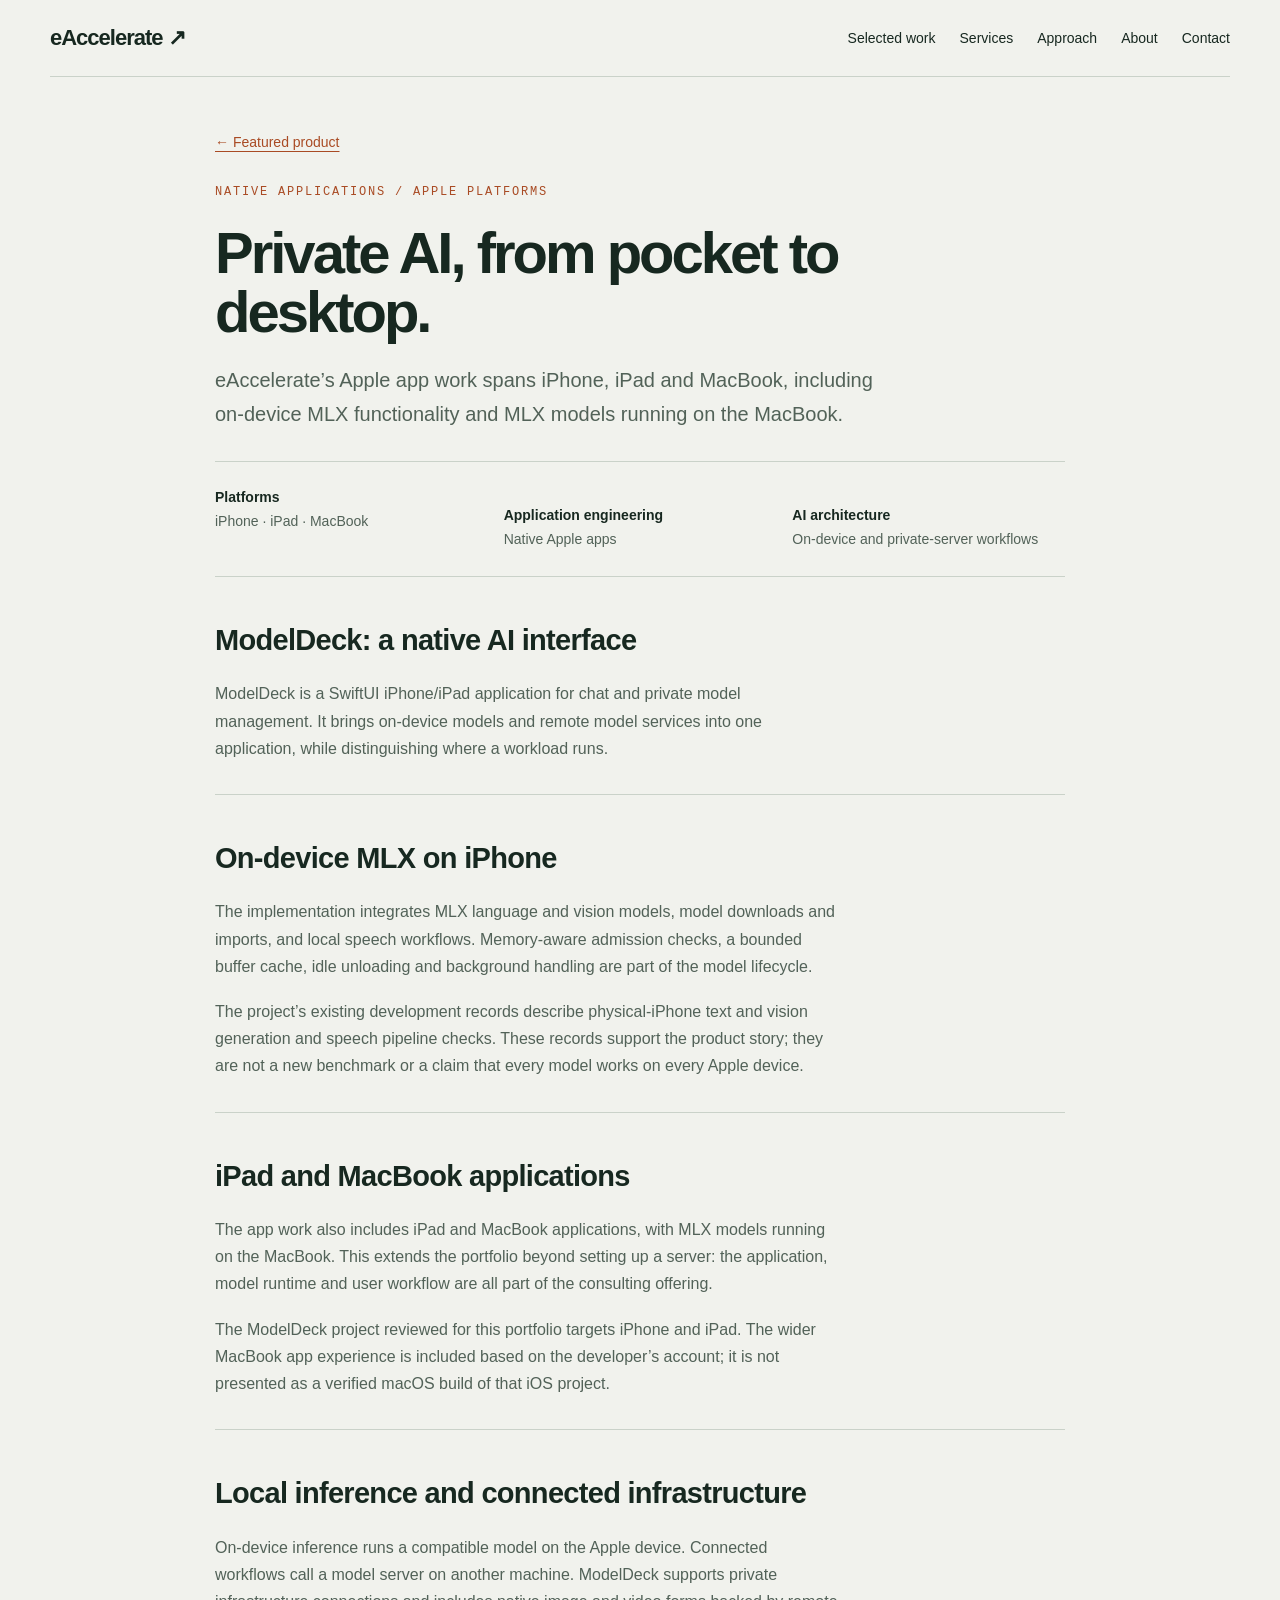
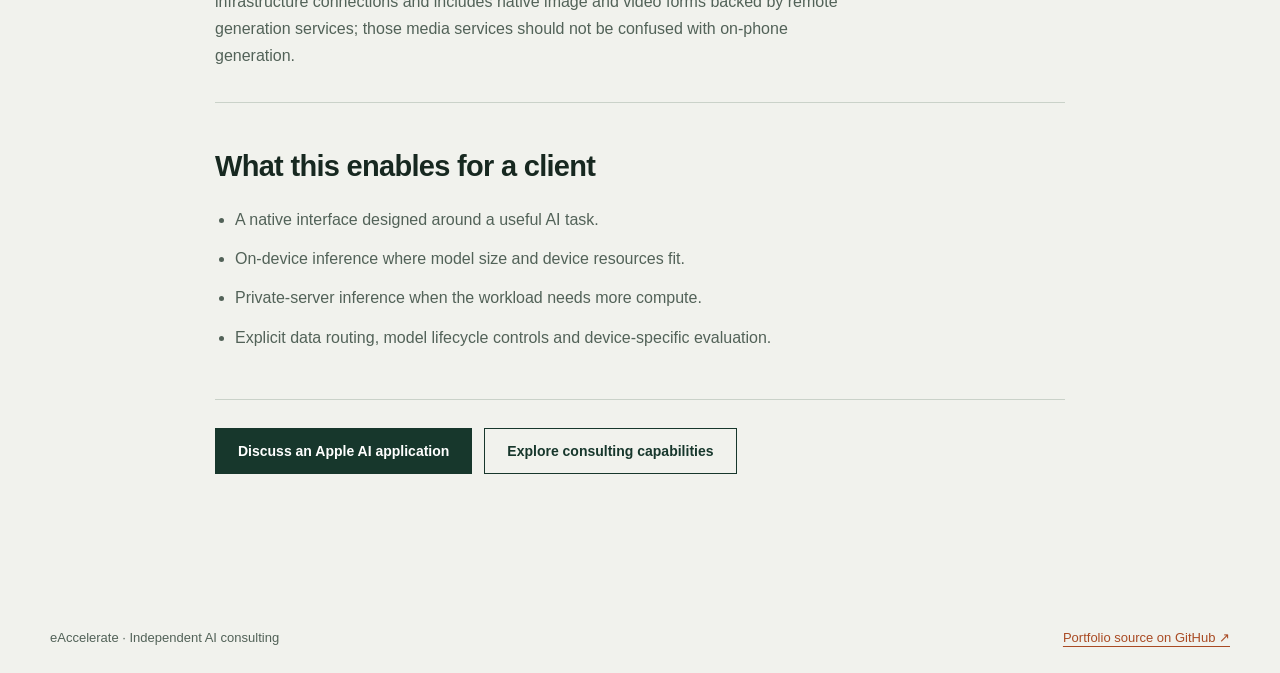
==== apple-apps.html @ 2fb9c437 "Build consulting portfolio with case studies and expanded capabilities" ====
<!doctype html>
<html lang="en"><head><meta charset="utf-8"><meta name="viewport" content="width=device-width, initial-scale=1"><title>Native Apple apps and on-device AI · eAccelerate</title><meta name="description" content="Native Apple apps and on-device AI — a personal lab case study from eAccelerate."><meta name="theme-color" content="#17372c"><link rel="stylesheet" href="styles.css"></head><body><a class="skip" href="#main">Skip to content</a><div class="container"><nav aria-label="Main navigation"><a class="brand" href="index.html">eAccelerate<span aria-hidden="true"> ↗</span></a><div class="nav-links"><a href="index.html#work">Selected work</a><a href="services.html">Services</a><a href="index.html#approach">Approach</a><a href="index.html#about">About</a><a href="index.html#contact">Contact</a></div></nav><main id="main"><article class="article"><a class="back" href="index.html#products">← Featured product</a><p class="eyebrow" style="margin-top:32px">Native applications / Apple platforms</p><h1>Private AI, from pocket to desktop.</h1><p class="lede">eAccelerate’s Apple app work spans iPhone, iPad and MacBook, including on-device MLX functionality and MLX models running on the MacBook.</p><div class="facts"><p><strong>Platforms</strong>iPhone · iPad · MacBook</p><p><strong>Application engineering</strong>Native Apple apps</p><p><strong>AI architecture</strong>On-device and private-server workflows</p></div><section><h2>ModelDeck: a native AI interface</h2><p>ModelDeck is a SwiftUI iPhone/iPad application for chat and private model management. It brings on-device models and remote model services into one application, while distinguishing where a workload runs.</p></section><section><h2>On-device MLX on iPhone</h2><p>The implementation integrates MLX language and vision models, model downloads and imports, and local speech workflows. Memory-aware admission checks, a bounded buffer cache, idle unloading and background handling are part of the model lifecycle.</p><p>The project’s existing development records describe physical-iPhone text and vision generation and speech pipeline checks. These records support the product story; they are not a new benchmark or a claim that every model works on every Apple device.</p></section><section><h2>iPad and MacBook applications</h2><p>The app work also includes iPad and MacBook applications, with MLX models running on the MacBook. This extends the portfolio beyond setting up a server: the application, model runtime and user workflow are all part of the consulting offering.</p><p>The ModelDeck project reviewed for this portfolio targets iPhone and iPad. The wider MacBook app experience is included based on the developer’s account; it is not presented as a verified macOS build of that iOS project.</p></section><section><h2>Local inference and connected infrastructure</h2><p>On-device inference runs a compatible model on the Apple device. Connected workflows call a model server on another machine. ModelDeck supports private infrastructure connections and includes native image and video forms backed by remote generation services; those media services should not be confused with on-phone generation.</p></section><section><h2>What this enables for a client</h2><ul class="list"><li>A native interface designed around a useful AI task.</li><li>On-device inference where model size and device resources fit.</li><li>Private-server inference when the workload needs more compute.</li><li>Explicit data routing, model lifecycle controls and device-specific evaluation.</li></ul></section><div class="actions"><a class="button" href="index.html#contact">Discuss an Apple AI application</a><a class="button secondary" href="services.html#capabilities">Explore consulting capabilities</a></div></article></main><footer><span>eAccelerate · Independent AI consulting</span><a href="https://github.com/e-accelerate/ai-studio-setup">Portfolio source on GitHub ↗</a></footer></div></body></html>
---- styles.css ----
:root{--bg:#f1f2ed;--paper:#fffef9;--ink:#172820;--muted:#526258;--line:#cad2c9;--accent:#a94b24;--dark:#17372c;--light:#e6ede6; font-family:Arial,Helvetica,sans-serif;color:var(--ink);background:var(--bg)}
*{box-sizing:border-box}body{margin:0}a{color:var(--accent);text-underline-offset:4px}a:focus-visible,summary:focus-visible{outline:3px solid var(--accent);outline-offset:5px}.skip{position:absolute;top:-100px}.skip:focus{top:10px;background:white;padding:15px;z-index:5}.container{width:min(1180px,calc(100% - 48px));margin:auto}nav{display:flex;justify-content:space-between;align-items:center;gap:24px;padding:25px 0;border-bottom:1px solid var(--line)}.brand{font-size:22px;font-weight:800;text-decoration:none;color:var(--ink);letter-spacing:-1px}.nav-links{display:flex;gap:24px;flex-wrap:wrap}.nav-links a{color:var(--ink);font-size:14px;text-decoration:none}main{padding-bottom:72px}section{padding:64px 0;border-bottom:1px solid var(--line)}.eyebrow{font:12px/1.5 monospace;letter-spacing:1.8px;text-transform:uppercase;color:var(--accent)}h1,h2,h3,p{margin:0}h1{font-size:clamp(42px,6vw,76px);letter-spacing:-3px;line-height:1.02;max-width:850px;margin:22px 0}h2{font-size:clamp(30px,4vw,44px);letter-spacing:-1.5px;line-height:1.12;margin:15px 0 24px}h3{font-size:23px;line-height:1.2;margin:12px 0}p,li{line-height:1.7}p{max-width:70ch;color:var(--muted)}.lede{font-size:20px;max-width:680px}.actions{display:flex;gap:12px;flex-wrap:wrap;margin-top:28px}.button{display:inline-block;padding:14px 22px;background:var(--dark);color:white;font-size:14px;font-weight:700;text-decoration:none;border:1px solid var(--dark)}.button.secondary{background:transparent;color:var(--dark)}.hero{display:grid;grid-template-columns:1.5fr 1fr;gap:40px;align-items:center;padding:72px 0}.hero h1{font-size:clamp(42px,5.4vw,70px)}.diagram{background:var(--dark);color:#fff;padding:30px}.diagram .eyebrow{color:#cbe0bf}.diagram p{color:#c9dacf;font-size:14px}.node{padding:17px;border:1px solid #7a998b;margin-top:16px}.node strong{display:block;margin-bottom:5px}.connector{font:14px monospace;color:#b3ccb8;padding-top:14px;text-align:center}.strip{display:grid;grid-template-columns:repeat(3,1fr);border-top:1px solid var(--line);border-bottom:1px solid var(--line);padding:22px 0;gap:24px}.strip strong{display:block;font-size:16px}.strip span{font-size:13px;color:var(--muted)}.grid{display:grid;grid-template-columns:repeat(3,1fr);gap:20px}.card{padding:28px;background:var(--paper);border:1px solid var(--line);display:flex;flex-direction:column;align-items:flex-start}.card p{font-size:15px}.card a{margin-top:24px;font-size:14px;font-weight:bold}.metric{font-size:38px;font-weight:800;letter-spacing:-1.5px;margin:25px 0 3px}.metric-caption{font-size:13px;color:var(--muted);margin-bottom:20px}.split{display:grid;grid-template-columns:1fr 1.4fr;gap:60px}.steps{display:grid;grid-template-columns:repeat(4,1fr);gap:20px}.step{border-top:3px solid var(--dark);padding-top:16px}.step p{font-size:15px}.step .eyebrow{font-size:11px}.list{padding-left:20px;color:var(--muted)}.list li{margin-bottom:12px}.contact{background:var(--light);padding:40px}.contact h2{max-width:700px}.small{font-size:13px}.article{max-width:850px;margin:auto;padding:56px 0}.article h1{font-size:clamp(38px,5vw,58px)}.article h2{font-size:29px;letter-spacing:-.7px}.article section{padding:32px 0}.article p+p{margin-top:18px}.facts{display:grid;grid-template-columns:repeat(3,1fr);gap:16px;padding:24px 0;border-block:1px solid var(--line);margin-top:30px}.facts p{font-size:14px}.facts strong{display:block;color:var(--ink)}footer{padding:28px 0;display:flex;justify-content:space-between;gap:20px;color:var(--muted);font-size:13px}.table-wrap{overflow-x:auto}table{width:100%;border-collapse:collapse;min-width:540px}th,td{text-align:left;padding:16px 12px;border-bottom:1px solid var(--line);vertical-align:top}th{font-size:12px;text-transform:uppercase;letter-spacing:1px}.name{display:block;font-weight:700}.desc,.note{color:var(--muted);font-size:14px}.price{white-space:nowrap;font-weight:700}.group{margin-top:30px}ol.steps{display:block;padding-left:24px}ol.steps li{margin:18px 0}.faq{display:grid;gap:24px}.faq h3{font-size:19px}.cta-row{display:flex;gap:12px;margin-top:20px;flex-wrap:wrap}.btn{display:inline-block;padding:14px 22px;background:var(--dark);color:white;text-decoration:none}.article .note{background:var(--light);padding:20px;margin:24px 0}.back{font-size:14px} @media(max-width:850px){.hero,.split{grid-template-columns:1fr}.grid{grid-template-columns:1fr}.steps{grid-template-columns:repeat(2,1fr)}.hero{padding:48px 0}.diagram{max-width:600px}}@media(max-width:540px){.container{width:calc(100% - 32px)}nav{align-items:flex-start;flex-direction:column;gap:18px}.nav-links{gap:16px}.strip,.facts,.steps{grid-template-columns:1fr}.strip{gap:16px}section{padding:40px 0}h1{letter-spacing:-1.7px}.split{gap:20px}.contact{padding:24px}footer{flex-direction:column}.article{padding:36px 0}}
.apple-grid{grid-template-columns:1fr;gap:12px}.apple-grid .card{padding:20px}.apple-grid h3{font-size:20px}
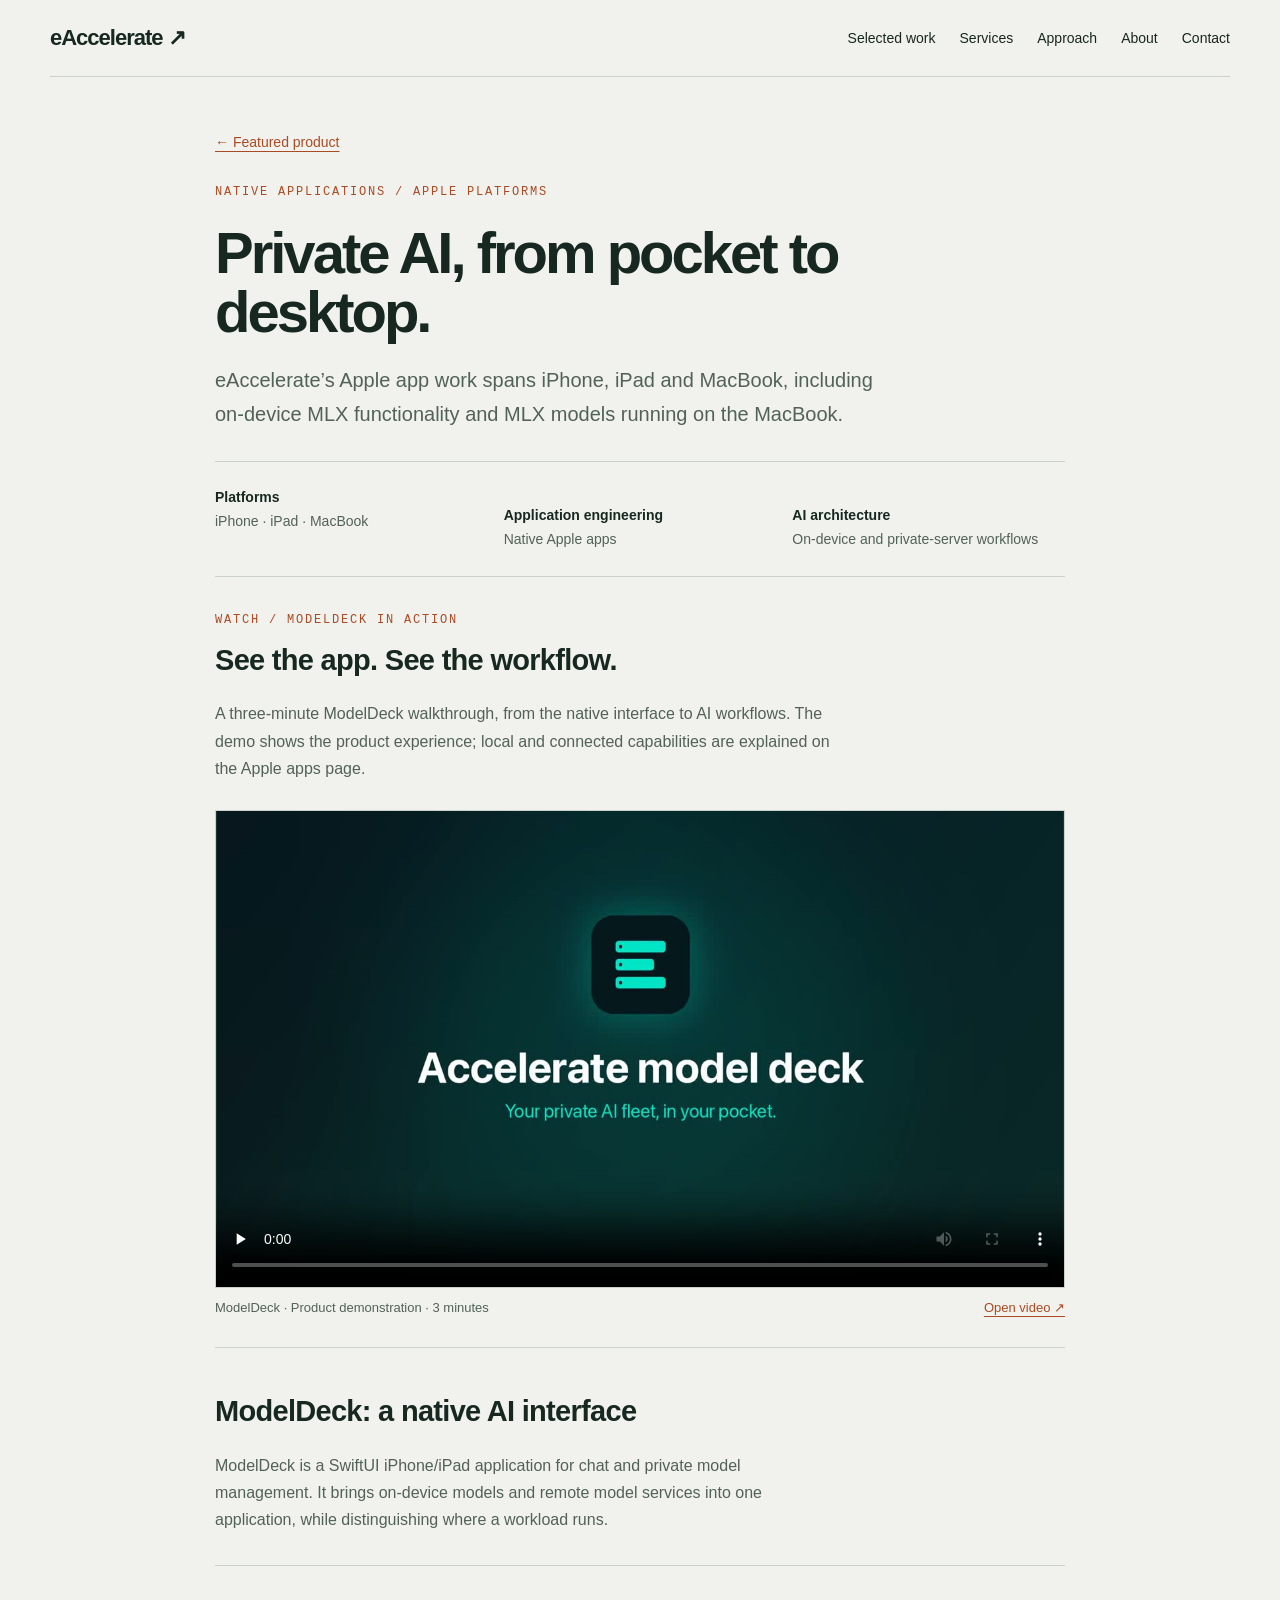
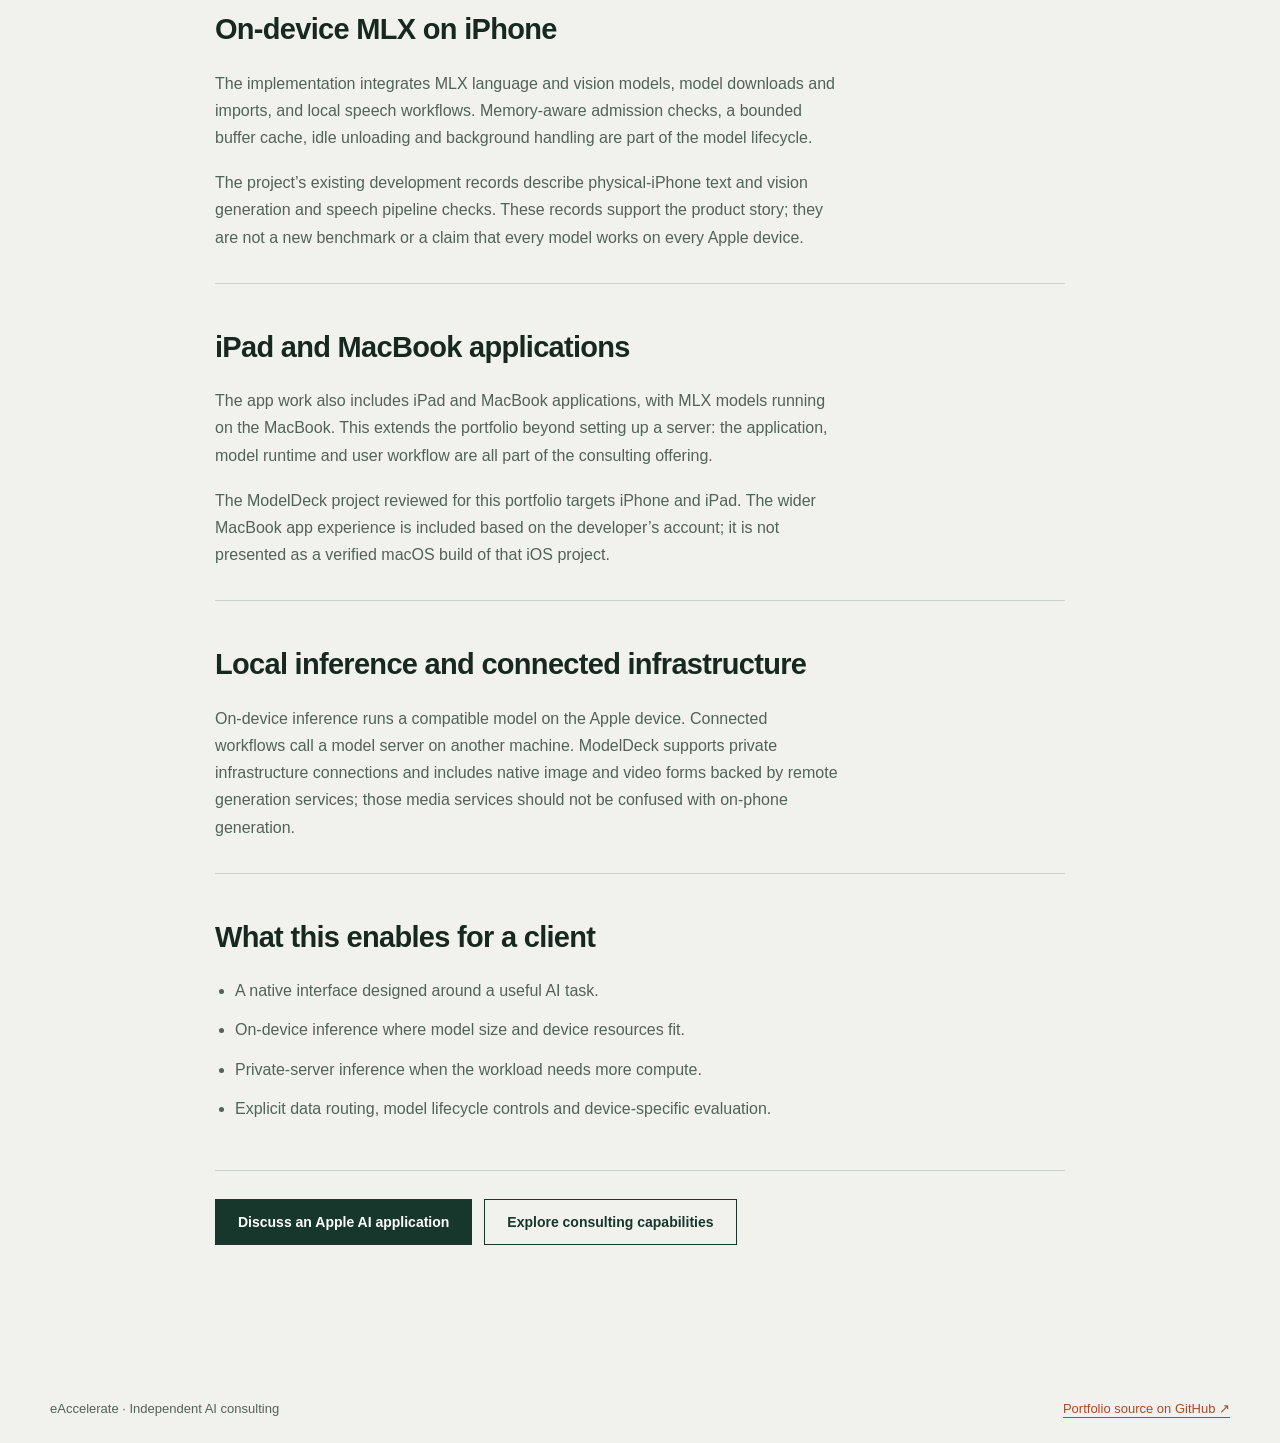
==== commit ba211f23: "Feature ModelDeck product demo on the portfolio" ====
--- a/apple-apps.html
+++ b/apple-apps.html
@@ -1,2 +1,2 @@
 <!doctype html>
-<html lang="en"><head><meta charset="utf-8"><meta name="viewport" content="width=device-width, initial-scale=1"><title>Native Apple apps and on-device AI · eAccelerate</title><meta name="description" content="Native Apple apps and on-device AI — a personal lab case study from eAccelerate."><meta name="theme-color" content="#17372c"><link rel="stylesheet" href="styles.css"></head><body><a class="skip" href="#main">Skip to content</a><div class="container"><nav aria-label="Main navigation"><a class="brand" href="index.html">eAccelerate<span aria-hidden="true"> ↗</span></a><div class="nav-links"><a href="index.html#work">Selected work</a><a href="services.html">Services</a><a href="index.html#approach">Approach</a><a href="index.html#about">About</a><a href="index.html#contact">Contact</a></div></nav><main id="main"><article class="article"><a class="back" href="index.html#products">← Featured product</a><p class="eyebrow" style="margin-top:32px">Native applications / Apple platforms</p><h1>Private AI, from pocket to desktop.</h1><p class="lede">eAccelerate’s Apple app work spans iPhone, iPad and MacBook, including on-device MLX functionality and MLX models running on the MacBook.</p><div class="facts"><p><strong>Platforms</strong>iPhone · iPad · MacBook</p><p><strong>Application engineering</strong>Native Apple apps</p><p><strong>AI architecture</strong>On-device and private-server workflows</p></div><section><h2>ModelDeck: a native AI interface</h2><p>ModelDeck is a SwiftUI iPhone/iPad application for chat and private model management. It brings on-device models and remote model services into one application, while distinguishing where a workload runs.</p></section><section><h2>On-device MLX on iPhone</h2><p>The implementation integrates MLX language and vision models, model downloads and imports, and local speech workflows. Memory-aware admission checks, a bounded buffer cache, idle unloading and background handling are part of the model lifecycle.</p><p>The project’s existing development records describe physical-iPhone text and vision generation and speech pipeline checks. These records support the product story; they are not a new benchmark or a claim that every model works on every Apple device.</p></section><section><h2>iPad and MacBook applications</h2><p>The app work also includes iPad and MacBook applications, with MLX models running on the MacBook. This extends the portfolio beyond setting up a server: the application, model runtime and user workflow are all part of the consulting offering.</p><p>The ModelDeck project reviewed for this portfolio targets iPhone and iPad. The wider MacBook app experience is included based on the developer’s account; it is not presented as a verified macOS build of that iOS project.</p></section><section><h2>Local inference and connected infrastructure</h2><p>On-device inference runs a compatible model on the Apple device. Connected workflows call a model server on another machine. ModelDeck supports private infrastructure connections and includes native image and video forms backed by remote generation services; those media services should not be confused with on-phone generation.</p></section><section><h2>What this enables for a client</h2><ul class="list"><li>A native interface designed around a useful AI task.</li><li>On-device inference where model size and device resources fit.</li><li>Private-server inference when the workload needs more compute.</li><li>Explicit data routing, model lifecycle controls and device-specific evaluation.</li></ul></section><div class="actions"><a class="button" href="index.html#contact">Discuss an Apple AI application</a><a class="button secondary" href="services.html#capabilities">Explore consulting capabilities</a></div></article></main><footer><span>eAccelerate · Independent AI consulting</span><a href="https://github.com/e-accelerate/ai-studio-setup">Portfolio source on GitHub ↗</a></footer></div></body></html>+<html lang="en"><head><meta charset="utf-8"><meta name="viewport" content="width=device-width, initial-scale=1"><title>Native Apple apps and on-device AI · eAccelerate</title><meta name="description" content="Native Apple apps and on-device AI — a personal lab case study from eAccelerate."><meta name="theme-color" content="#17372c"><link rel="stylesheet" href="styles.css"></head><body><a class="skip" href="#main">Skip to content</a><div class="container"><nav aria-label="Main navigation"><a class="brand" href="index.html">eAccelerate<span aria-hidden="true"> ↗</span></a><div class="nav-links"><a href="index.html#work">Selected work</a><a href="services.html">Services</a><a href="index.html#approach">Approach</a><a href="index.html#about">About</a><a href="index.html#contact">Contact</a></div></nav><main id="main"><article class="article"><a class="back" href="index.html#products">← Featured product</a><p class="eyebrow" style="margin-top:32px">Native applications / Apple platforms</p><h1>Private AI, from pocket to desktop.</h1><p class="lede">eAccelerate’s Apple app work spans iPhone, iPad and MacBook, including on-device MLX functionality and MLX models running on the MacBook.</p><div class="facts"><p><strong>Platforms</strong>iPhone · iPad · MacBook</p><p><strong>Application engineering</strong>Native Apple apps</p><p><strong>AI architecture</strong>On-device and private-server workflows</p></div><section id="modeldeck-demo" aria-labelledby="demo-title"><span class="eyebrow">Watch / ModelDeck in action</span><h2 id="demo-title">See the app. See the workflow.</h2><p>A three-minute ModelDeck walkthrough, from the native interface to AI workflows. The demo shows the product experience; local and connected capabilities are explained on the Apple apps page.</p><figure class="demo"><video controls playsinline preload="none" poster="assets/modeldeck-demo-poster.jpg" aria-label="ModelDeck product demonstration"><source src="assets/modeldeck-demo.mp4" type="video/mp4">Your browser does not support embedded video. <a href="assets/modeldeck-demo.mp4">Download the ModelDeck demo.</a></video><figcaption>ModelDeck · Product demonstration · 3 minutes <a href="assets/modeldeck-demo.mp4">Open video ↗</a></figcaption></figure></section><section><h2>ModelDeck: a native AI interface</h2><p>ModelDeck is a SwiftUI iPhone/iPad application for chat and private model management. It brings on-device models and remote model services into one application, while distinguishing where a workload runs.</p></section><section><h2>On-device MLX on iPhone</h2><p>The implementation integrates MLX language and vision models, model downloads and imports, and local speech workflows. Memory-aware admission checks, a bounded buffer cache, idle unloading and background handling are part of the model lifecycle.</p><p>The project’s existing development records describe physical-iPhone text and vision generation and speech pipeline checks. These records support the product story; they are not a new benchmark or a claim that every model works on every Apple device.</p></section><section><h2>iPad and MacBook applications</h2><p>The app work also includes iPad and MacBook applications, with MLX models running on the MacBook. This extends the portfolio beyond setting up a server: the application, model runtime and user workflow are all part of the consulting offering.</p><p>The ModelDeck project reviewed for this portfolio targets iPhone and iPad. The wider MacBook app experience is included based on the developer’s account; it is not presented as a verified macOS build of that iOS project.</p></section><section><h2>Local inference and connected infrastructure</h2><p>On-device inference runs a compatible model on the Apple device. Connected workflows call a model server on another machine. ModelDeck supports private infrastructure connections and includes native image and video forms backed by remote generation services; those media services should not be confused with on-phone generation.</p></section><section><h2>What this enables for a client</h2><ul class="list"><li>A native interface designed around a useful AI task.</li><li>On-device inference where model size and device resources fit.</li><li>Private-server inference when the workload needs more compute.</li><li>Explicit data routing, model lifecycle controls and device-specific evaluation.</li></ul></section><div class="actions"><a class="button" href="index.html#contact">Discuss an Apple AI application</a><a class="button secondary" href="services.html#capabilities">Explore consulting capabilities</a></div></article></main><footer><span>eAccelerate · Independent AI consulting</span><a href="https://github.com/e-accelerate/ai-studio-setup">Portfolio source on GitHub ↗</a></footer></div></body></html>
--- a/styles.css
+++ b/styles.css
@@ -2,3 +2,5 @@
 :root{--bg:#f1f2ed;--paper:#fffef9;--ink:#172820;--muted:#526258;--line:#cad2c9;--accent:#a94b24;--dark:#17372c;--light:#e6ede6; font-family:Arial,Helvetica,sans-serif;color:var(--ink);background:var(--bg)}
 *{box-sizing:border-box}body{margin:0}a{color:var(--accent);text-underline-offset:4px}a:focus-visible,summary:focus-visible{outline:3px solid var(--accent);outline-offset:5px}.skip{position:absolute;top:-100px}.skip:focus{top:10px;background:white;padding:15px;z-index:5}.container{width:min(1180px,calc(100% - 48px));margin:auto}nav{display:flex;justify-content:space-between;align-items:center;gap:24px;padding:25px 0;border-bottom:1px solid var(--line)}.brand{font-size:22px;font-weight:800;text-decoration:none;color:var(--ink);letter-spacing:-1px}.nav-links{display:flex;gap:24px;flex-wrap:wrap}.nav-links a{color:var(--ink);font-size:14px;text-decoration:none}main{padding-bottom:72px}section{padding:64px 0;border-bottom:1px solid var(--line)}.eyebrow{font:12px/1.5 monospace;letter-spacing:1.8px;text-transform:uppercase;color:var(--accent)}h1,h2,h3,p{margin:0}h1{font-size:clamp(42px,6vw,76px);letter-spacing:-3px;line-height:1.02;max-width:850px;margin:22px 0}h2{font-size:clamp(30px,4vw,44px);letter-spacing:-1.5px;line-height:1.12;margin:15px 0 24px}h3{font-size:23px;line-height:1.2;margin:12px 0}p,li{line-height:1.7}p{max-width:70ch;color:var(--muted)}.lede{font-size:20px;max-width:680px}.actions{display:flex;gap:12px;flex-wrap:wrap;margin-top:28px}.button{display:inline-block;padding:14px 22px;background:var(--dark);color:white;font-size:14px;font-weight:700;text-decoration:none;border:1px solid var(--dark)}.button.secondary{background:transparent;color:var(--dark)}.hero{display:grid;grid-template-columns:1.5fr 1fr;gap:40px;align-items:center;padding:72px 0}.hero h1{font-size:clamp(42px,5.4vw,70px)}.diagram{background:var(--dark);color:#fff;padding:30px}.diagram .eyebrow{color:#cbe0bf}.diagram p{color:#c9dacf;font-size:14px}.node{padding:17px;border:1px solid #7a998b;margin-top:16px}.node strong{display:block;margin-bottom:5px}.connector{font:14px monospace;color:#b3ccb8;padding-top:14px;text-align:center}.strip{display:grid;grid-template-columns:repeat(3,1fr);border-top:1px solid var(--line);border-bottom:1px solid var(--line);padding:22px 0;gap:24px}.strip strong{display:block;font-size:16px}.strip span{font-size:13px;color:var(--muted)}.grid{display:grid;grid-template-columns:repeat(3,1fr);gap:20px}.card{padding:28px;background:var(--paper);border:1px solid var(--line);display:flex;flex-direction:column;align-items:flex-start}.card p{font-size:15px}.card a{margin-top:24px;font-size:14px;font-weight:bold}.metric{font-size:38px;font-weight:800;letter-spacing:-1.5px;margin:25px 0 3px}.metric-caption{font-size:13px;color:var(--muted);margin-bottom:20px}.split{display:grid;grid-template-columns:1fr 1.4fr;gap:60px}.steps{display:grid;grid-template-columns:repeat(4,1fr);gap:20px}.step{border-top:3px solid var(--dark);padding-top:16px}.step p{font-size:15px}.step .eyebrow{font-size:11px}.list{padding-left:20px;color:var(--muted)}.list li{margin-bottom:12px}.contact{background:var(--light);padding:40px}.contact h2{max-width:700px}.small{font-size:13px}.article{max-width:850px;margin:auto;padding:56px 0}.article h1{font-size:clamp(38px,5vw,58px)}.article h2{font-size:29px;letter-spacing:-.7px}.article section{padding:32px 0}.article p+p{margin-top:18px}.facts{display:grid;grid-template-columns:repeat(3,1fr);gap:16px;padding:24px 0;border-block:1px solid var(--line);margin-top:30px}.facts p{font-size:14px}.facts strong{display:block;color:var(--ink)}footer{padding:28px 0;display:flex;justify-content:space-between;gap:20px;color:var(--muted);font-size:13px}.table-wrap{overflow-x:auto}table{width:100%;border-collapse:collapse;min-width:540px}th,td{text-align:left;padding:16px 12px;border-bottom:1px solid var(--line);vertical-align:top}th{font-size:12px;text-transform:uppercase;letter-spacing:1px}.name{display:block;font-weight:700}.desc,.note{color:var(--muted);font-size:14px}.price{white-space:nowrap;font-weight:700}.group{margin-top:30px}ol.steps{display:block;padding-left:24px}ol.steps li{margin:18px 0}.faq{display:grid;gap:24px}.faq h3{font-size:19px}.cta-row{display:flex;gap:12px;margin-top:20px;flex-wrap:wrap}.btn{display:inline-block;padding:14px 22px;background:var(--dark);color:white;text-decoration:none}.article .note{background:var(--light);padding:20px;margin:24px 0}.back{font-size:14px} @media(max-width:850px){.hero,.split{grid-template-columns:1fr}.grid{grid-template-columns:1fr}.steps{grid-template-columns:repeat(2,1fr)}.hero{padding:48px 0}.diagram{max-width:600px}}@media(max-width:540px){.container{width:calc(100% - 32px)}nav{align-items:flex-start;flex-direction:column;gap:18px}.nav-links{gap:16px}.strip,.facts,.steps{grid-template-columns:1fr}.strip{gap:16px}section{padding:40px 0}h1{letter-spacing:-1.7px}.split{gap:20px}.contact{padding:24px}footer{flex-direction:column}.article{padding:36px 0}}
 .apple-grid{grid-template-columns:1fr;gap:12px}.apple-grid .card{padding:20px}.apple-grid h3{font-size:20px}
+
+.demo{margin:28px 0 0}.demo video{display:block;width:100%;height:auto;aspect-ratio:16/9;background:#17372c;border:1px solid var(--line)}.demo figcaption{display:flex;justify-content:space-between;gap:16px;flex-wrap:wrap;font-size:13px;color:var(--muted);margin-top:12px}
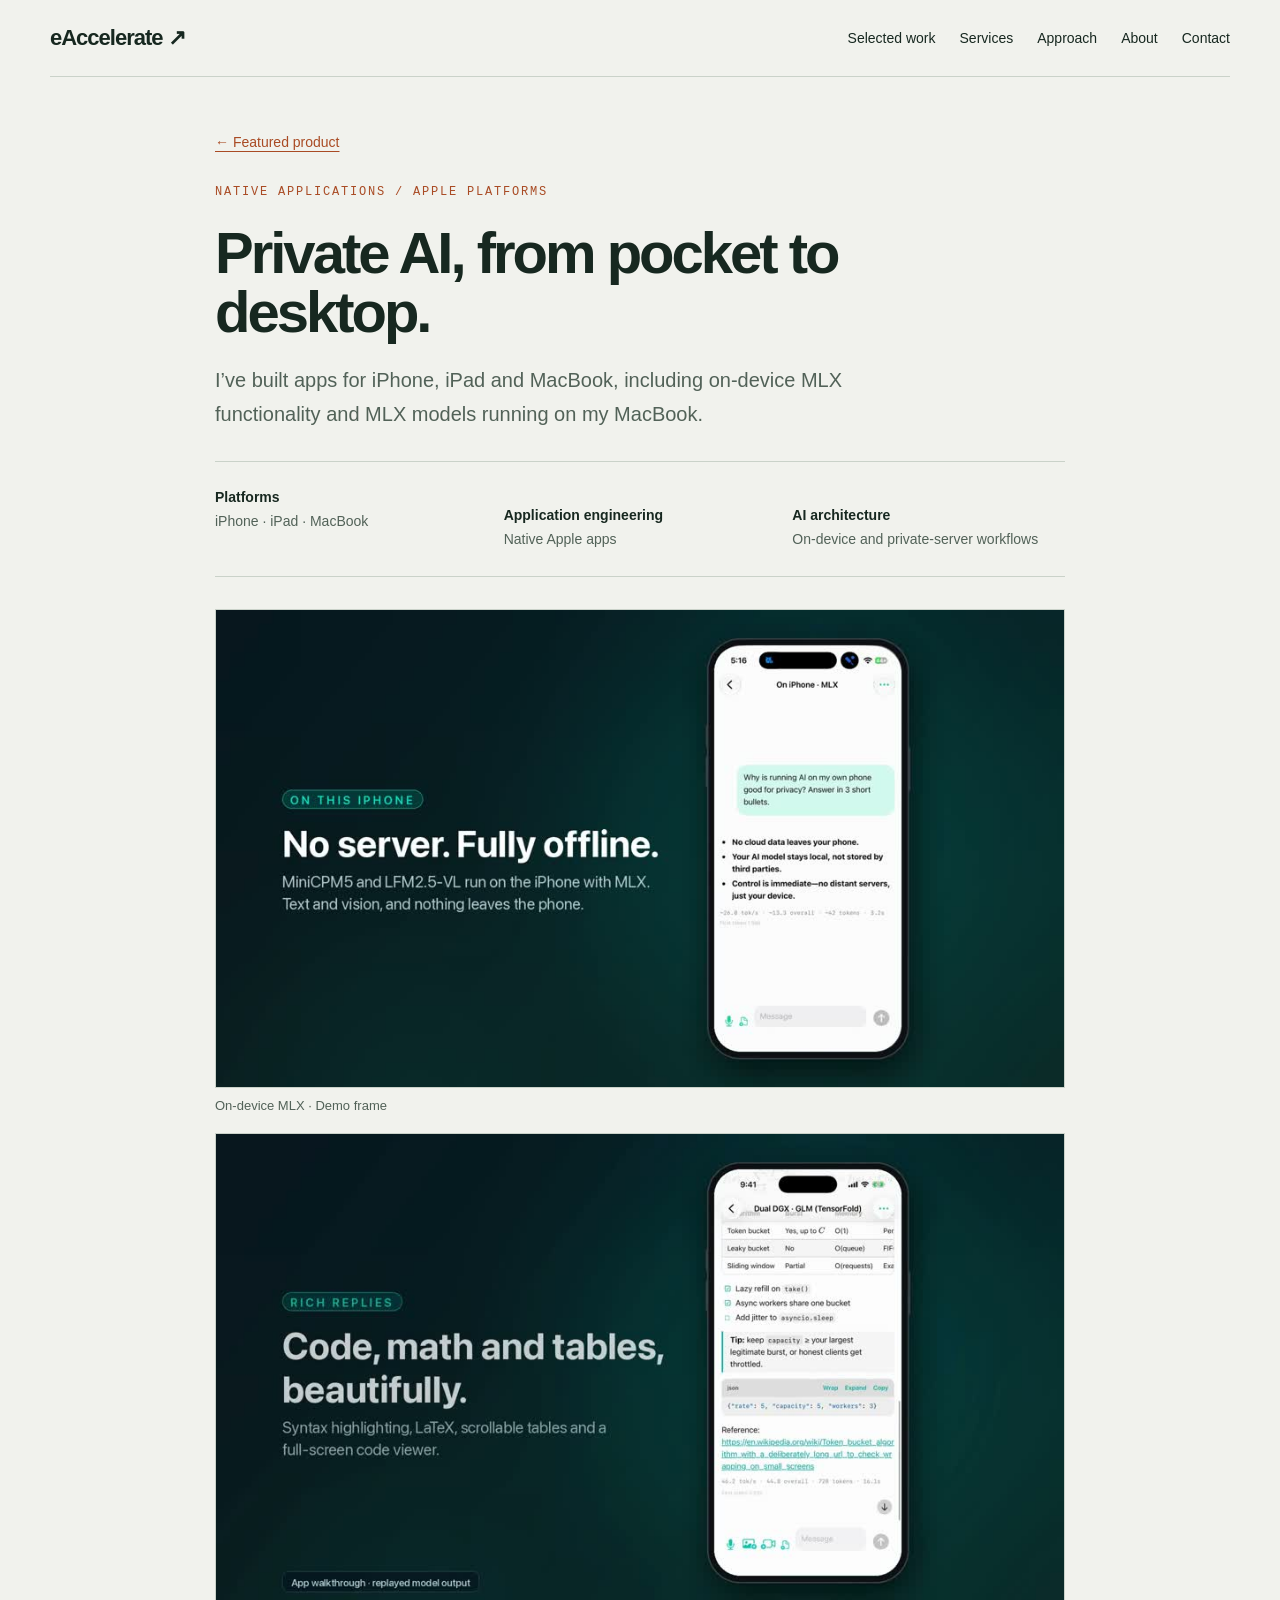
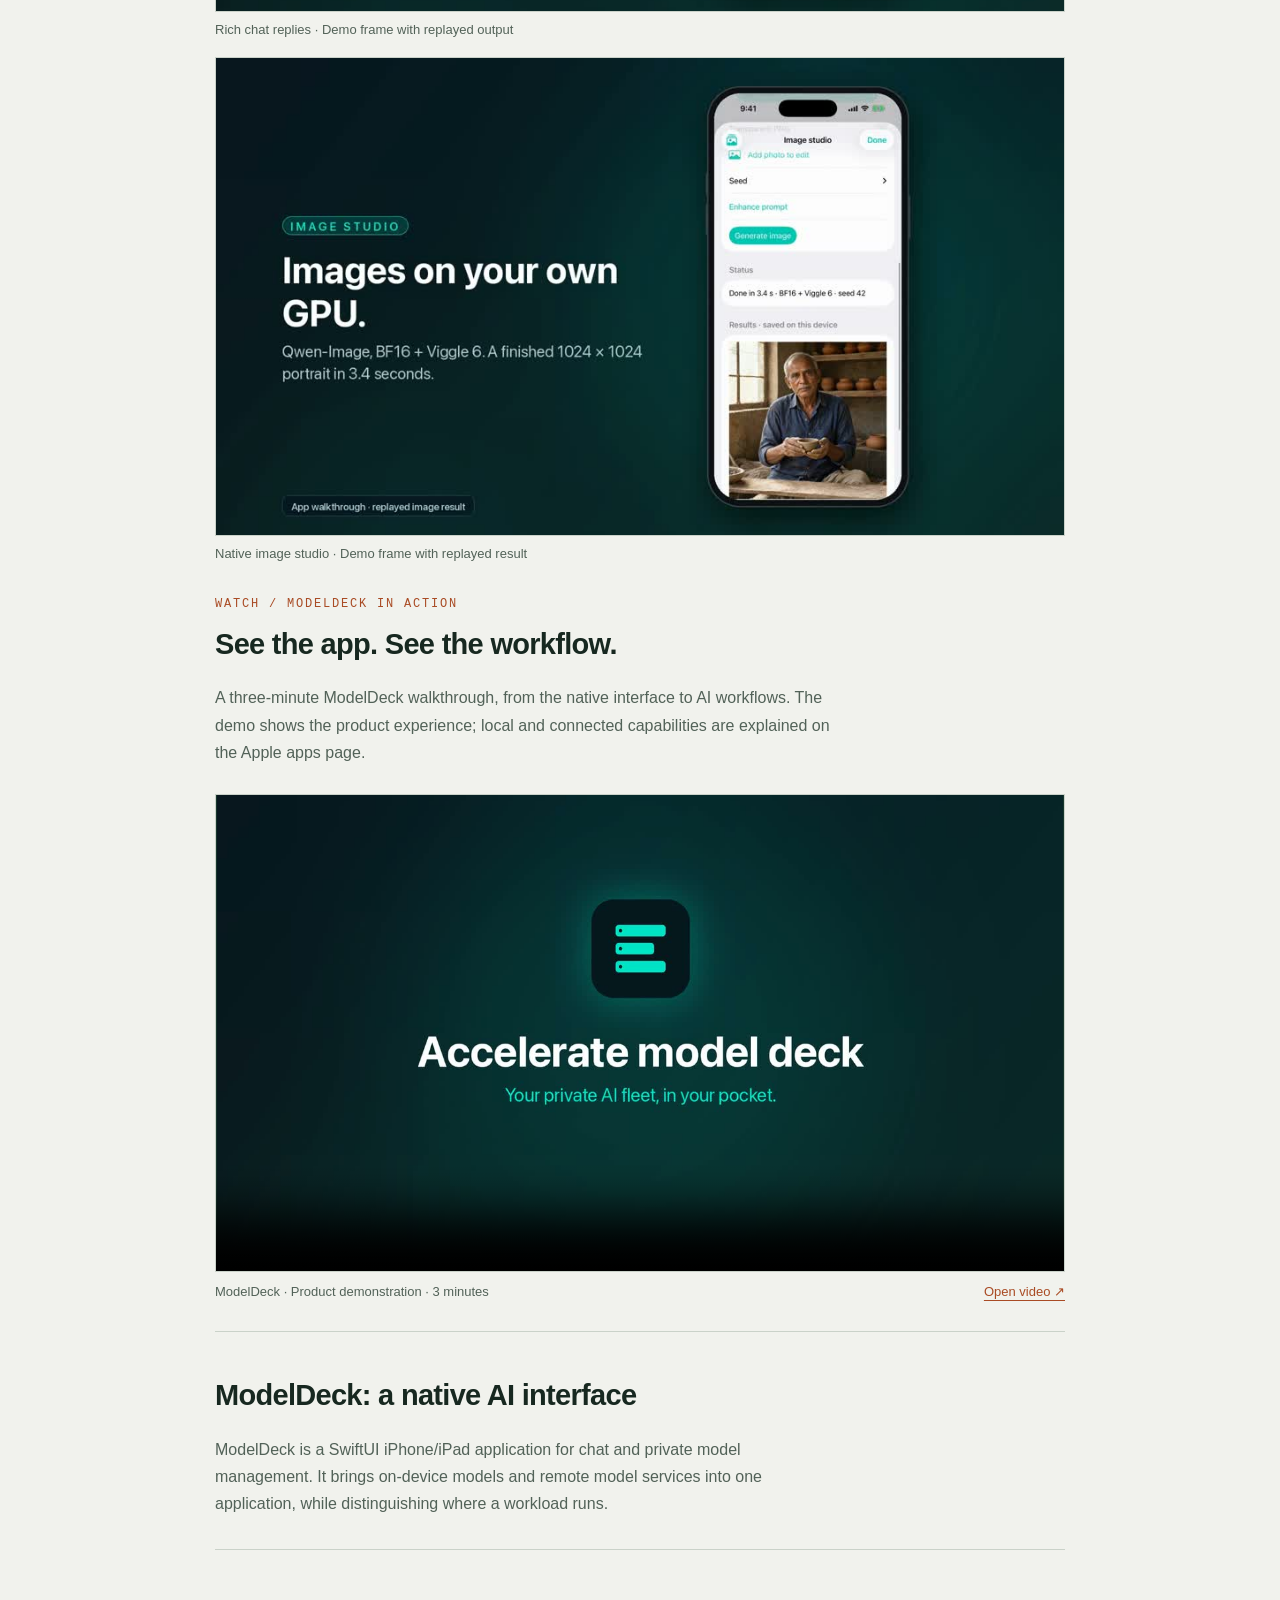
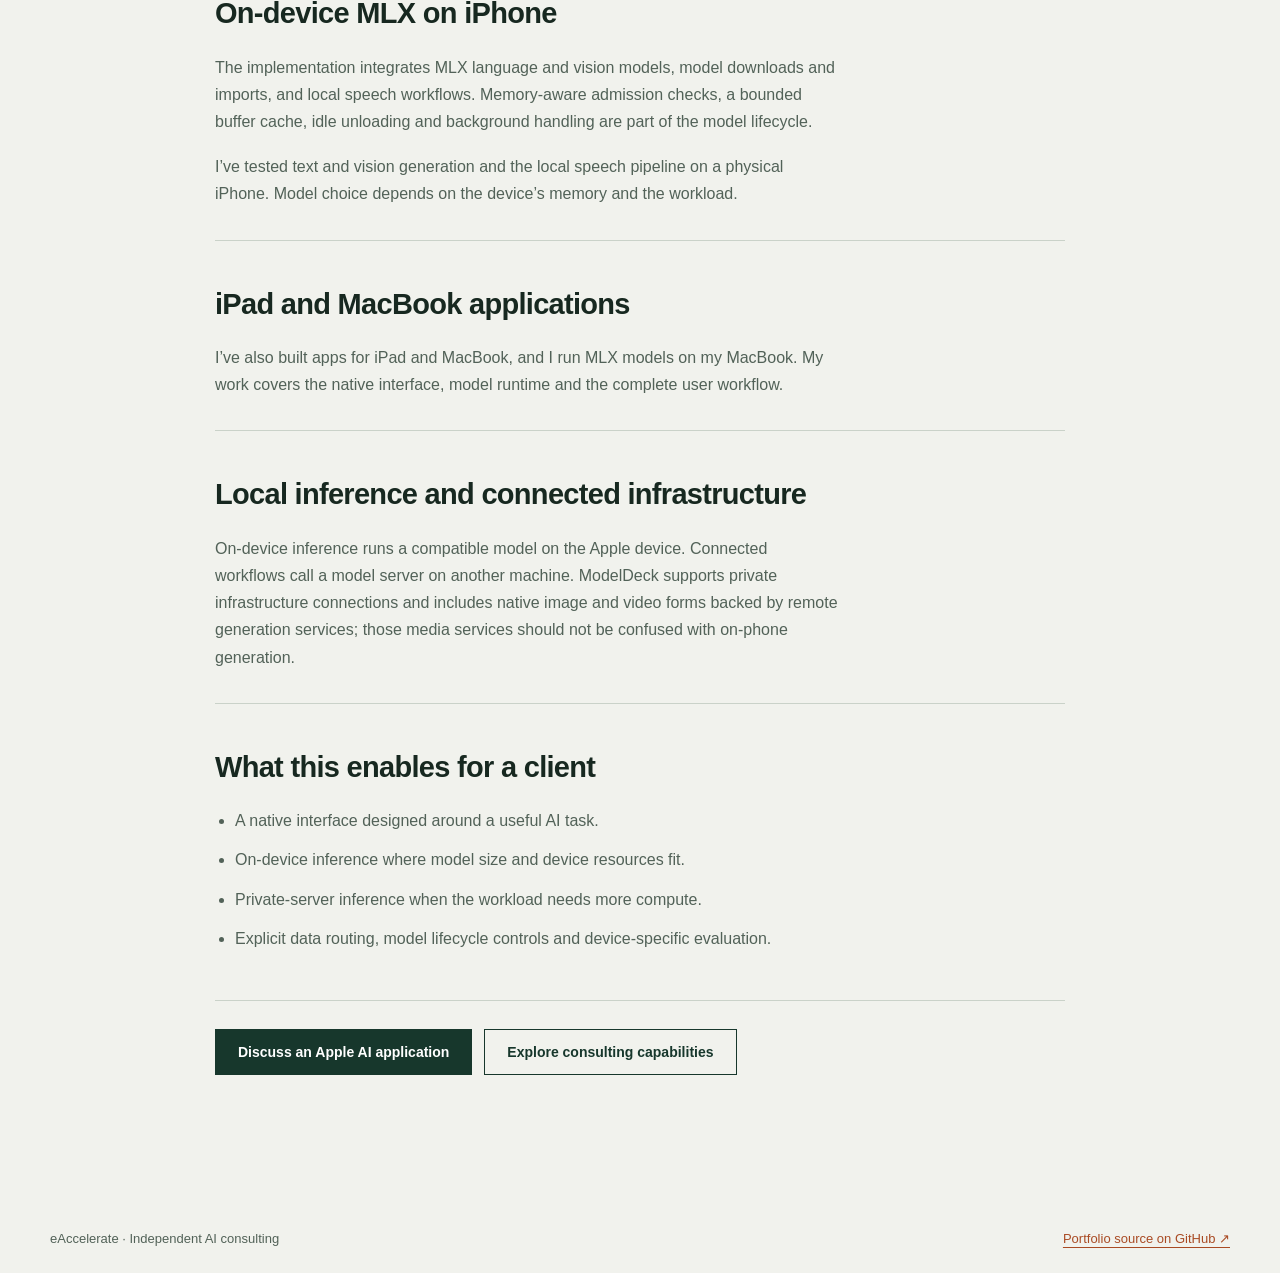
==== commit e623de2c: "Clarify portfolio voice, add demo stills and verified contact" ====
--- a/apple-apps.html
+++ b/apple-apps.html
@@ -1,2 +1,2 @@
 <!doctype html>
-<html lang="en"><head><meta charset="utf-8"><meta name="viewport" content="width=device-width, initial-scale=1"><title>Native Apple apps and on-device AI · eAccelerate</title><meta name="description" content="Native Apple apps and on-device AI — a personal lab case study from eAccelerate."><meta name="theme-color" content="#17372c"><link rel="stylesheet" href="styles.css"></head><body><a class="skip" href="#main">Skip to content</a><div class="container"><nav aria-label="Main navigation"><a class="brand" href="index.html">eAccelerate<span aria-hidden="true"> ↗</span></a><div class="nav-links"><a href="index.html#work">Selected work</a><a href="services.html">Services</a><a href="index.html#approach">Approach</a><a href="index.html#about">About</a><a href="index.html#contact">Contact</a></div></nav><main id="main"><article class="article"><a class="back" href="index.html#products">← Featured product</a><p class="eyebrow" style="margin-top:32px">Native applications / Apple platforms</p><h1>Private AI, from pocket to desktop.</h1><p class="lede">eAccelerate’s Apple app work spans iPhone, iPad and MacBook, including on-device MLX functionality and MLX models running on the MacBook.</p><div class="facts"><p><strong>Platforms</strong>iPhone · iPad · MacBook</p><p><strong>Application engineering</strong>Native Apple apps</p><p><strong>AI architecture</strong>On-device and private-server workflows</p></div><section id="modeldeck-demo" aria-labelledby="demo-title"><span class="eyebrow">Watch / ModelDeck in action</span><h2 id="demo-title">See the app. See the workflow.</h2><p>A three-minute ModelDeck walkthrough, from the native interface to AI workflows. The demo shows the product experience; local and connected capabilities are explained on the Apple apps page.</p><figure class="demo"><video controls playsinline preload="none" poster="assets/modeldeck-demo-poster.jpg" aria-label="ModelDeck product demonstration"><source src="assets/modeldeck-demo.mp4" type="video/mp4">Your browser does not support embedded video. <a href="assets/modeldeck-demo.mp4">Download the ModelDeck demo.</a></video><figcaption>ModelDeck · Product demonstration · 3 minutes <a href="assets/modeldeck-demo.mp4">Open video ↗</a></figcaption></figure></section><section><h2>ModelDeck: a native AI interface</h2><p>ModelDeck is a SwiftUI iPhone/iPad application for chat and private model management. It brings on-device models and remote model services into one application, while distinguishing where a workload runs.</p></section><section><h2>On-device MLX on iPhone</h2><p>The implementation integrates MLX language and vision models, model downloads and imports, and local speech workflows. Memory-aware admission checks, a bounded buffer cache, idle unloading and background handling are part of the model lifecycle.</p><p>The project’s existing development records describe physical-iPhone text and vision generation and speech pipeline checks. These records support the product story; they are not a new benchmark or a claim that every model works on every Apple device.</p></section><section><h2>iPad and MacBook applications</h2><p>The app work also includes iPad and MacBook applications, with MLX models running on the MacBook. This extends the portfolio beyond setting up a server: the application, model runtime and user workflow are all part of the consulting offering.</p><p>The ModelDeck project reviewed for this portfolio targets iPhone and iPad. The wider MacBook app experience is included based on the developer’s account; it is not presented as a verified macOS build of that iOS project.</p></section><section><h2>Local inference and connected infrastructure</h2><p>On-device inference runs a compatible model on the Apple device. Connected workflows call a model server on another machine. ModelDeck supports private infrastructure connections and includes native image and video forms backed by remote generation services; those media services should not be confused with on-phone generation.</p></section><section><h2>What this enables for a client</h2><ul class="list"><li>A native interface designed around a useful AI task.</li><li>On-device inference where model size and device resources fit.</li><li>Private-server inference when the workload needs more compute.</li><li>Explicit data routing, model lifecycle controls and device-specific evaluation.</li></ul></section><div class="actions"><a class="button" href="index.html#contact">Discuss an Apple AI application</a><a class="button secondary" href="services.html#capabilities">Explore consulting capabilities</a></div></article></main><footer><span>eAccelerate · Independent AI consulting</span><a href="https://github.com/e-accelerate/ai-studio-setup">Portfolio source on GitHub ↗</a></footer></div></body></html>+<html lang="en"><head><meta charset="utf-8"><meta name="viewport" content="width=device-width, initial-scale=1"><title>Native Apple apps and on-device AI · eAccelerate</title><meta name="description" content="Native Apple apps and on-device AI — a personal lab case study from eAccelerate."><meta name="theme-color" content="#17372c"><link rel="stylesheet" href="styles.css"></head><body><a class="skip" href="#main">Skip to content</a><div class="container"><nav aria-label="Main navigation"><a class="brand" href="index.html">eAccelerate<span aria-hidden="true"> ↗</span></a><div class="nav-links"><a href="index.html#work">Selected work</a><a href="services.html">Services</a><a href="index.html#approach">Approach</a><a href="index.html#about">About</a><a href="index.html#contact">Contact</a></div></nav><main id="main"><article class="article"><a class="back" href="index.html#products">← Featured product</a><p class="eyebrow" style="margin-top:32px">Native applications / Apple platforms</p><h1>Private AI, from pocket to desktop.</h1><p class="lede">I’ve built apps for iPhone, iPad and MacBook, including on-device MLX functionality and MLX models running on my MacBook.</p><div class="facts"><p><strong>Platforms</strong>iPhone · iPad · MacBook</p><p><strong>Application engineering</strong>Native Apple apps</p><p><strong>AI architecture</strong>On-device and private-server workflows</p></div><div class="app-gallery"><figure><a href="assets/modeldeck-on-device.jpg"><img src="assets/modeldeck-on-device.jpg" alt="ModelDeck demo showing an on-iPhone MLX conversation" width="960" height="540" loading="lazy"></a><figcaption>On-device MLX · Demo frame</figcaption></figure><figure><a href="assets/modeldeck-chat.jpg"><img src="assets/modeldeck-chat.jpg" alt="ModelDeck demo showing rich chat replies with a table and code" width="960" height="540" loading="lazy"></a><figcaption>Rich chat replies · Demo frame with replayed output</figcaption></figure><figure><a href="assets/modeldeck-image-studio.jpg"><img src="assets/modeldeck-image-studio.jpg" alt="ModelDeck demo showing the native image studio and a generated portrait" width="960" height="540" loading="lazy"></a><figcaption>Native image studio · Demo frame with replayed result</figcaption></figure></div><section id="modeldeck-demo" aria-labelledby="demo-title"><span class="eyebrow">Watch / ModelDeck in action</span><h2 id="demo-title">See the app. See the workflow.</h2><p>A three-minute ModelDeck walkthrough, from the native interface to AI workflows. The demo shows the product experience; local and connected capabilities are explained on the Apple apps page.</p><figure class="demo"><video controls playsinline preload="none" poster="assets/modeldeck-demo-poster.jpg" aria-label="ModelDeck product demonstration"><source src="assets/modeldeck-demo.mp4" type="video/mp4">Your browser does not support embedded video. <a href="assets/modeldeck-demo.mp4">Download the ModelDeck demo.</a></video><figcaption>ModelDeck · Product demonstration · 3 minutes <a href="assets/modeldeck-demo.mp4">Open video ↗</a></figcaption></figure></section><section><h2>ModelDeck: a native AI interface</h2><p>ModelDeck is a SwiftUI iPhone/iPad application for chat and private model management. It brings on-device models and remote model services into one application, while distinguishing where a workload runs.</p></section><section><h2>On-device MLX on iPhone</h2><p>The implementation integrates MLX language and vision models, model downloads and imports, and local speech workflows. Memory-aware admission checks, a bounded buffer cache, idle unloading and background handling are part of the model lifecycle.</p><p>I’ve tested text and vision generation and the local speech pipeline on a physical iPhone. Model choice depends on the device’s memory and the workload.</p></section><section><h2>iPad and MacBook applications</h2><p>I’ve also built apps for iPad and MacBook, and I run MLX models on my MacBook. My work covers the native interface, model runtime and the complete user workflow.</p></section><section><h2>Local inference and connected infrastructure</h2><p>On-device inference runs a compatible model on the Apple device. Connected workflows call a model server on another machine. ModelDeck supports private infrastructure connections and includes native image and video forms backed by remote generation services; those media services should not be confused with on-phone generation.</p></section><section><h2>What this enables for a client</h2><ul class="list"><li>A native interface designed around a useful AI task.</li><li>On-device inference where model size and device resources fit.</li><li>Private-server inference when the workload needs more compute.</li><li>Explicit data routing, model lifecycle controls and device-specific evaluation.</li></ul></section><div class="actions"><a class="button" href="index.html#contact">Discuss an Apple AI application</a><a class="button secondary" href="services.html#capabilities">Explore consulting capabilities</a></div></article></main><footer><span>eAccelerate · Independent AI consulting</span><a href="https://github.com/e-accelerate/ai-studio-setup">Portfolio source on GitHub ↗</a></footer></div></body></html>
--- a/styles.css
+++ b/styles.css
@@ -4,3 +4,5 @@
 .apple-grid{grid-template-columns:1fr;gap:12px}.apple-grid .card{padding:20px}.apple-grid h3{font-size:20px}
 
 .demo{margin:28px 0 0}.demo video{display:block;width:100%;height:auto;aspect-ratio:16/9;background:#17372c;border:1px solid var(--line)}.demo figcaption{display:flex;justify-content:space-between;gap:16px;flex-wrap:wrap;font-size:13px;color:var(--muted);margin-top:12px}
+
+.app-gallery{display:grid;grid-template-columns:repeat(3,1fr);gap:20px;margin-top:32px}.app-gallery figure{margin:0;min-width:0}.app-gallery img{display:block;width:100%;height:auto;border:1px solid var(--line)}.app-gallery figcaption{font-size:13px;color:var(--muted);margin-top:10px}.article .app-gallery{grid-template-columns:1fr}.button{overflow-wrap:anywhere}@media(max-width:850px){.app-gallery{grid-template-columns:1fr}}
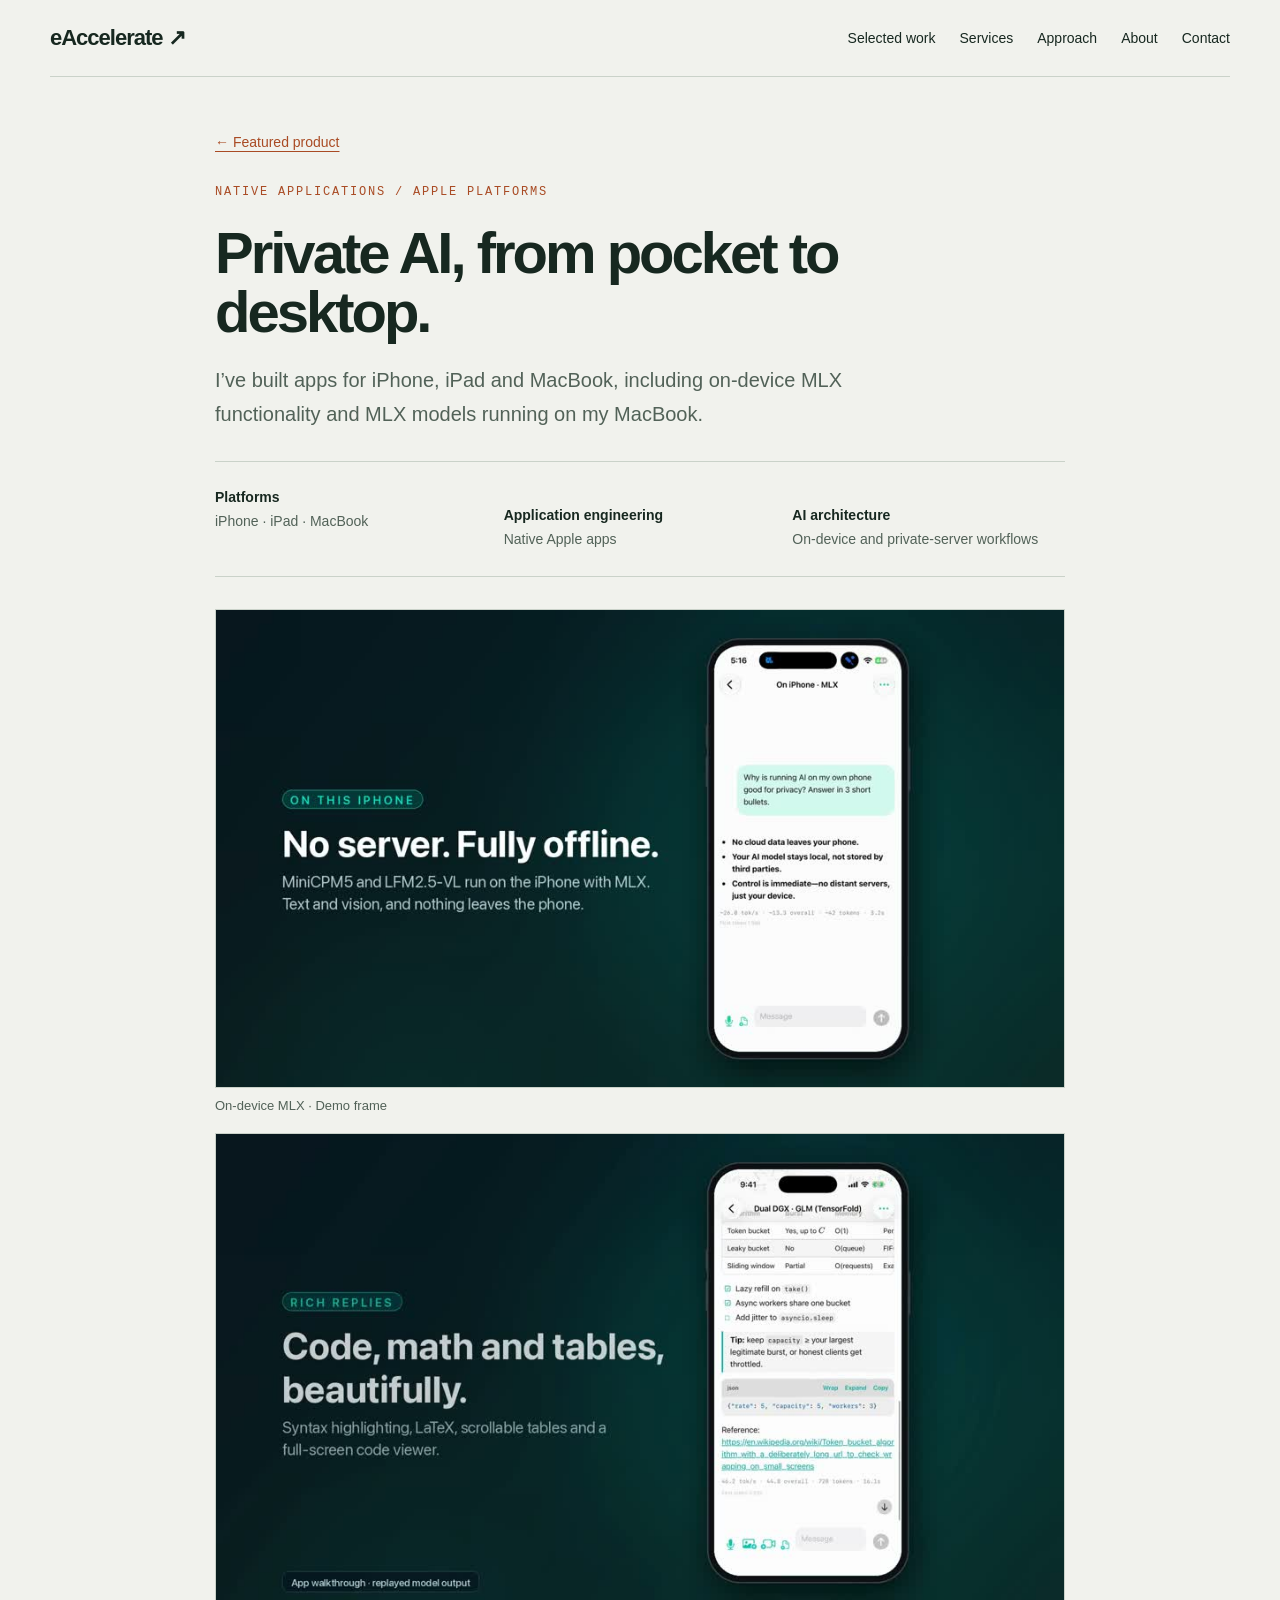
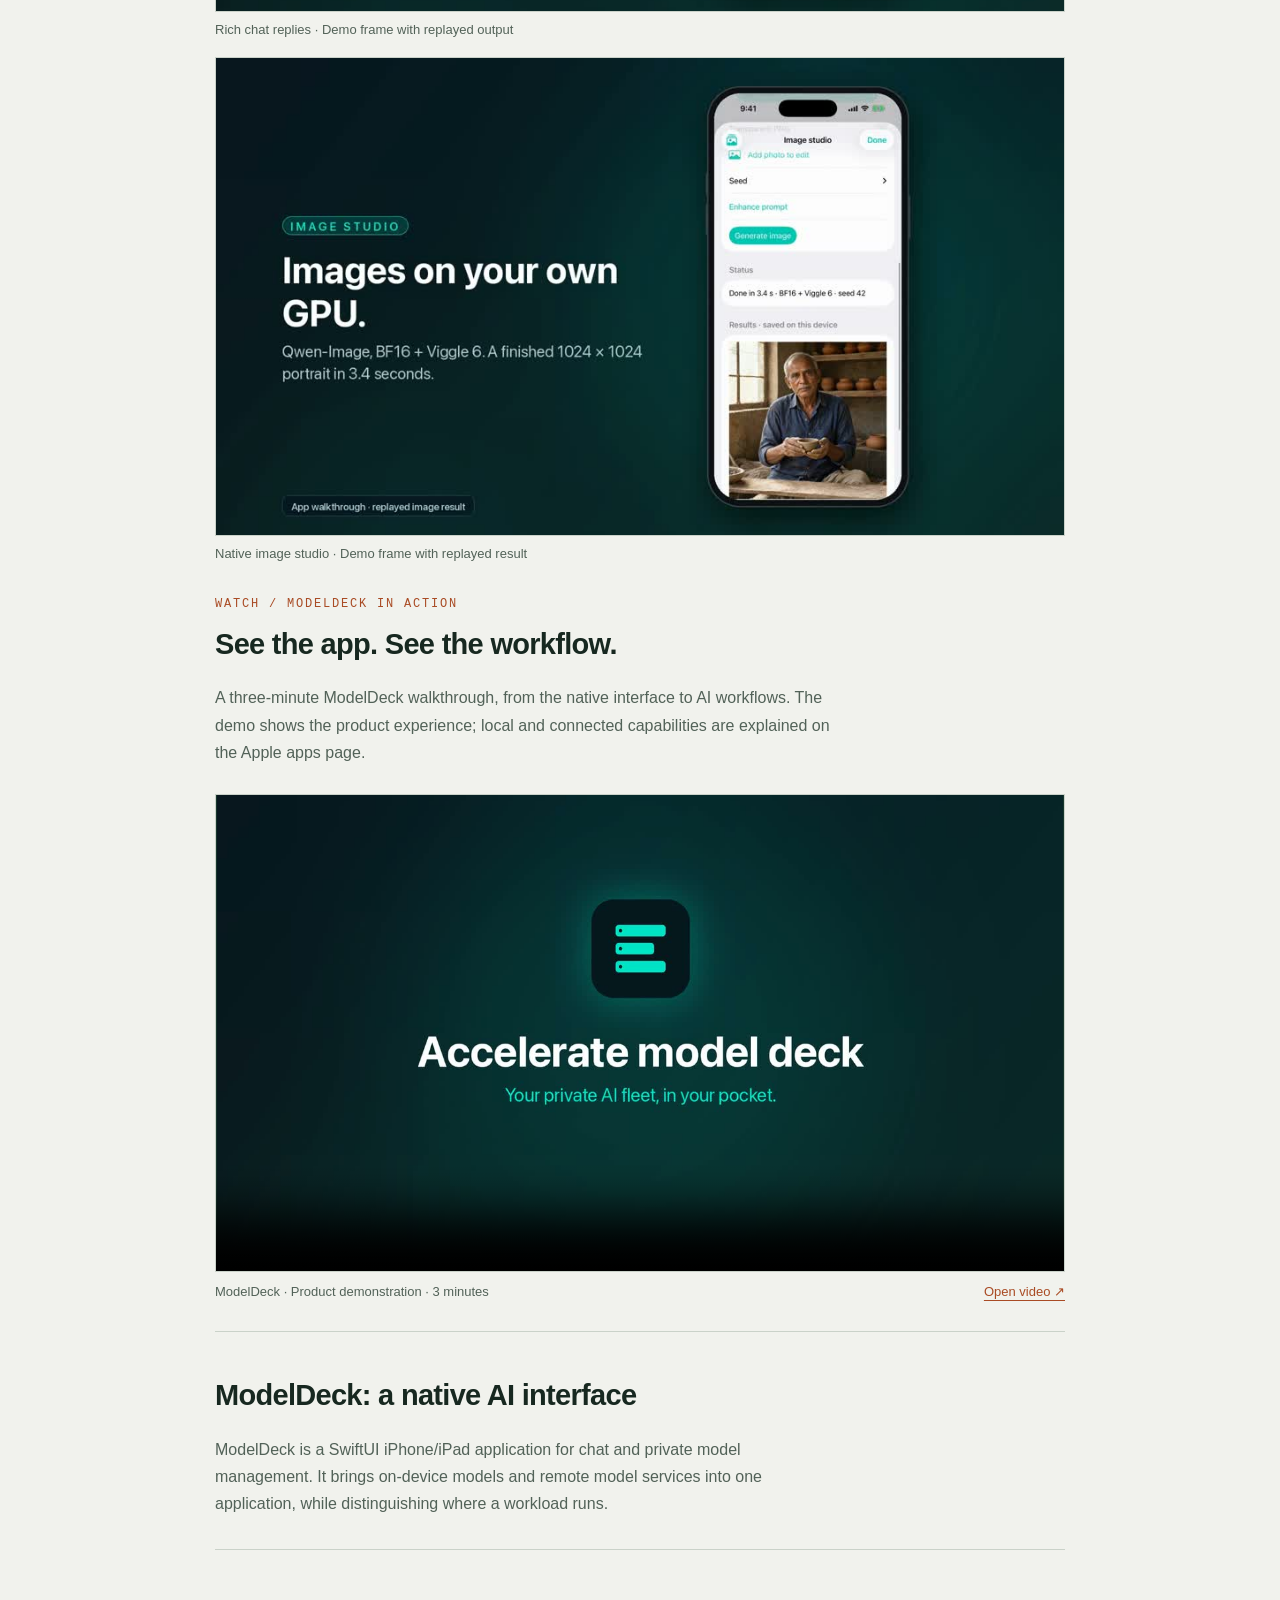
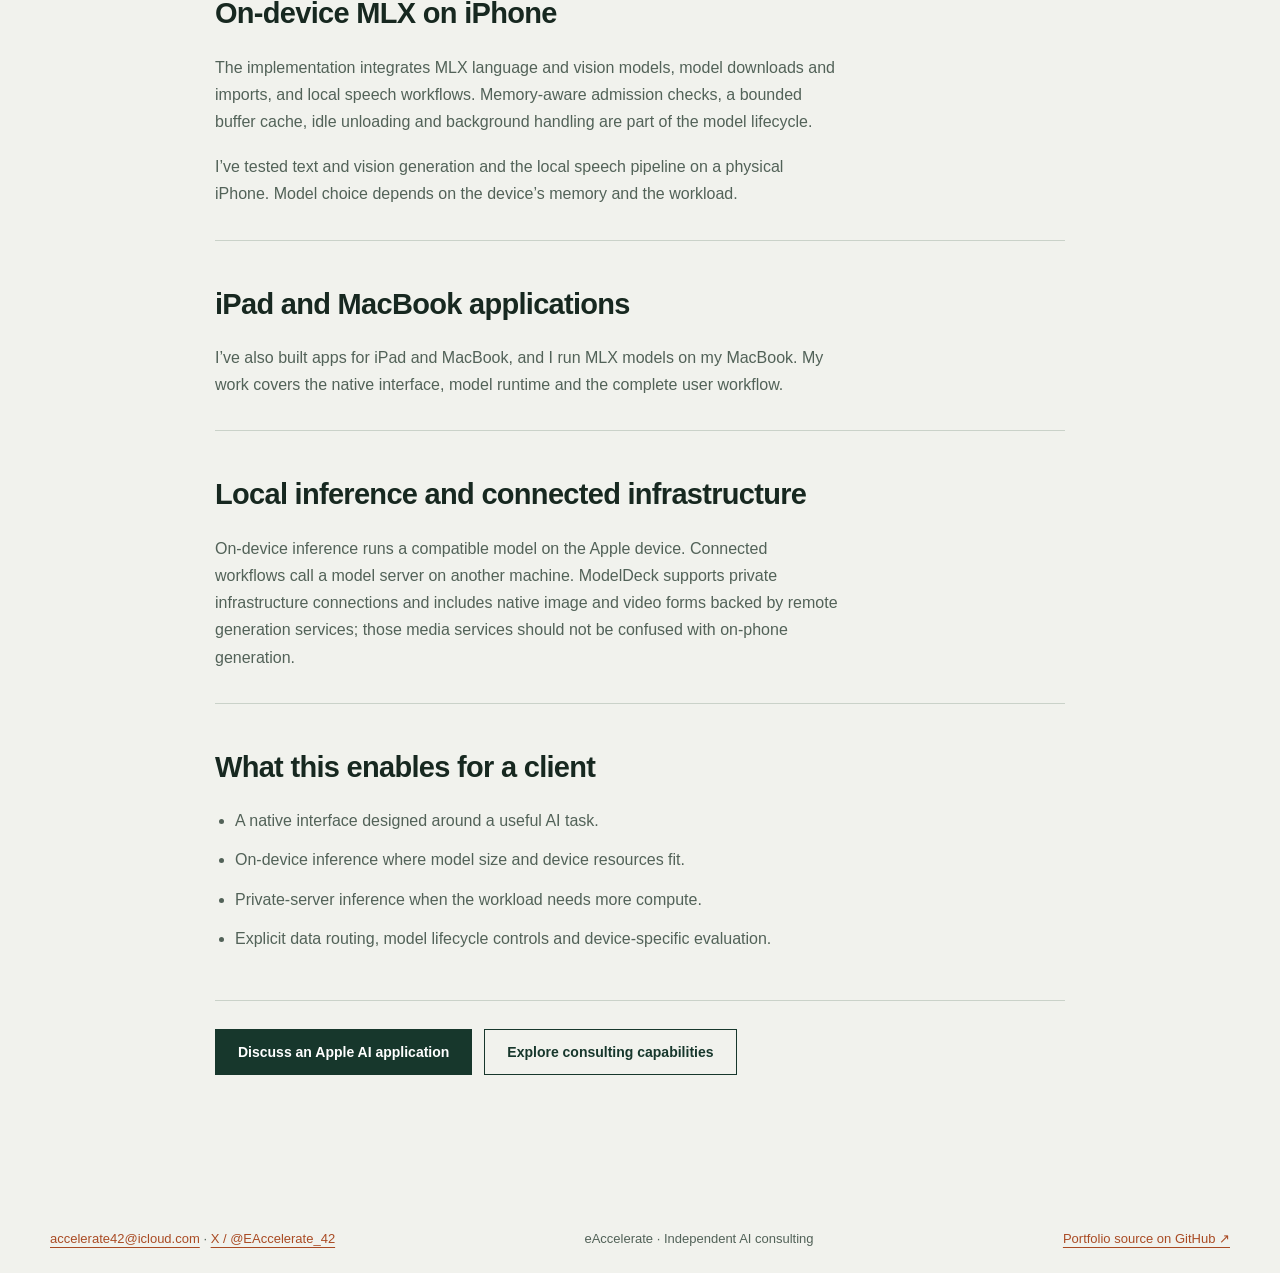
==== commit 5b4f0864: "Focus portfolio on private AI and bring prices forward" ====
--- a/apple-apps.html
+++ b/apple-apps.html
@@ -1,2 +1,2 @@
 <!doctype html>
-<html lang="en"><head><meta charset="utf-8"><meta name="viewport" content="width=device-width, initial-scale=1"><title>Native Apple apps and on-device AI · eAccelerate</title><meta name="description" content="Native Apple apps and on-device AI — a personal lab case study from eAccelerate."><meta name="theme-color" content="#17372c"><link rel="stylesheet" href="styles.css"></head><body><a class="skip" href="#main">Skip to content</a><div class="container"><nav aria-label="Main navigation"><a class="brand" href="index.html">eAccelerate<span aria-hidden="true"> ↗</span></a><div class="nav-links"><a href="index.html#work">Selected work</a><a href="services.html">Services</a><a href="index.html#approach">Approach</a><a href="index.html#about">About</a><a href="index.html#contact">Contact</a></div></nav><main id="main"><article class="article"><a class="back" href="index.html#products">← Featured product</a><p class="eyebrow" style="margin-top:32px">Native applications / Apple platforms</p><h1>Private AI, from pocket to desktop.</h1><p class="lede">I’ve built apps for iPhone, iPad and MacBook, including on-device MLX functionality and MLX models running on my MacBook.</p><div class="facts"><p><strong>Platforms</strong>iPhone · iPad · MacBook</p><p><strong>Application engineering</strong>Native Apple apps</p><p><strong>AI architecture</strong>On-device and private-server workflows</p></div><div class="app-gallery"><figure><a href="assets/modeldeck-on-device.jpg"><img src="assets/modeldeck-on-device.jpg" alt="ModelDeck demo showing an on-iPhone MLX conversation" width="960" height="540" loading="lazy"></a><figcaption>On-device MLX · Demo frame</figcaption></figure><figure><a href="assets/modeldeck-chat.jpg"><img src="assets/modeldeck-chat.jpg" alt="ModelDeck demo showing rich chat replies with a table and code" width="960" height="540" loading="lazy"></a><figcaption>Rich chat replies · Demo frame with replayed output</figcaption></figure><figure><a href="assets/modeldeck-image-studio.jpg"><img src="assets/modeldeck-image-studio.jpg" alt="ModelDeck demo showing the native image studio and a generated portrait" width="960" height="540" loading="lazy"></a><figcaption>Native image studio · Demo frame with replayed result</figcaption></figure></div><section id="modeldeck-demo" aria-labelledby="demo-title"><span class="eyebrow">Watch / ModelDeck in action</span><h2 id="demo-title">See the app. See the workflow.</h2><p>A three-minute ModelDeck walkthrough, from the native interface to AI workflows. The demo shows the product experience; local and connected capabilities are explained on the Apple apps page.</p><figure class="demo"><video controls playsinline preload="none" poster="assets/modeldeck-demo-poster.jpg" aria-label="ModelDeck product demonstration"><source src="assets/modeldeck-demo.mp4" type="video/mp4">Your browser does not support embedded video. <a href="assets/modeldeck-demo.mp4">Download the ModelDeck demo.</a></video><figcaption>ModelDeck · Product demonstration · 3 minutes <a href="assets/modeldeck-demo.mp4">Open video ↗</a></figcaption></figure></section><section><h2>ModelDeck: a native AI interface</h2><p>ModelDeck is a SwiftUI iPhone/iPad application for chat and private model management. It brings on-device models and remote model services into one application, while distinguishing where a workload runs.</p></section><section><h2>On-device MLX on iPhone</h2><p>The implementation integrates MLX language and vision models, model downloads and imports, and local speech workflows. Memory-aware admission checks, a bounded buffer cache, idle unloading and background handling are part of the model lifecycle.</p><p>I’ve tested text and vision generation and the local speech pipeline on a physical iPhone. Model choice depends on the device’s memory and the workload.</p></section><section><h2>iPad and MacBook applications</h2><p>I’ve also built apps for iPad and MacBook, and I run MLX models on my MacBook. My work covers the native interface, model runtime and the complete user workflow.</p></section><section><h2>Local inference and connected infrastructure</h2><p>On-device inference runs a compatible model on the Apple device. Connected workflows call a model server on another machine. ModelDeck supports private infrastructure connections and includes native image and video forms backed by remote generation services; those media services should not be confused with on-phone generation.</p></section><section><h2>What this enables for a client</h2><ul class="list"><li>A native interface designed around a useful AI task.</li><li>On-device inference where model size and device resources fit.</li><li>Private-server inference when the workload needs more compute.</li><li>Explicit data routing, model lifecycle controls and device-specific evaluation.</li></ul></section><div class="actions"><a class="button" href="index.html#contact">Discuss an Apple AI application</a><a class="button secondary" href="services.html#capabilities">Explore consulting capabilities</a></div></article></main><footer><span>eAccelerate · Independent AI consulting</span><a href="https://github.com/e-accelerate/ai-studio-setup">Portfolio source on GitHub ↗</a></footer></div></body></html>+<html lang="en"><head><meta charset="utf-8"><meta name="viewport" content="width=device-width, initial-scale=1"><title>Native Apple apps and on-device AI · eAccelerate</title><meta name="description" content="Native Apple apps and on-device AI — a personal lab case study from eAccelerate."><meta name="theme-color" content="#17372c"><link rel="stylesheet" href="styles.css"></head><body><a class="skip" href="#main">Skip to content</a><div class="container"><nav aria-label="Main navigation"><a class="brand" href="index.html">eAccelerate<span aria-hidden="true"> ↗</span></a><div class="nav-links"><a href="index.html#work">Selected work</a><a href="services.html">Services</a><a href="index.html#approach">Approach</a><a href="index.html#about">About</a><a href="index.html#contact">Contact</a></div></nav><main id="main"><article class="article"><a class="back" href="index.html#products">← Featured product</a><p class="eyebrow" style="margin-top:32px">Native applications / Apple platforms</p><h1>Private AI, from pocket to desktop.</h1><p class="lede">I’ve built apps for iPhone, iPad and MacBook, including on-device MLX functionality and MLX models running on my MacBook.</p><div class="facts"><p><strong>Platforms</strong>iPhone · iPad · MacBook</p><p><strong>Application engineering</strong>Native Apple apps</p><p><strong>AI architecture</strong>On-device and private-server workflows</p></div><div class="app-gallery"><figure><a href="assets/modeldeck-on-device.jpg"><img src="assets/modeldeck-on-device.jpg" alt="ModelDeck demo showing an on-iPhone MLX conversation" width="960" height="540" loading="lazy"></a><figcaption>On-device MLX · Demo frame</figcaption></figure><figure><a href="assets/modeldeck-chat.jpg"><img src="assets/modeldeck-chat.jpg" alt="ModelDeck demo showing rich chat replies with a table and code" width="960" height="540" loading="lazy"></a><figcaption>Rich chat replies · Demo frame with replayed output</figcaption></figure><figure><a href="assets/modeldeck-image-studio.jpg"><img src="assets/modeldeck-image-studio.jpg" alt="ModelDeck demo showing the native image studio and a generated portrait" width="960" height="540" loading="lazy"></a><figcaption>Native image studio · Demo frame with replayed result</figcaption></figure></div><section id="modeldeck-demo" aria-labelledby="demo-title"><span class="eyebrow">Watch / ModelDeck in action</span><h2 id="demo-title">See the app. See the workflow.</h2><p>A three-minute ModelDeck walkthrough, from the native interface to AI workflows. The demo shows the product experience; local and connected capabilities are explained on the Apple apps page.</p><figure class="demo"><video controls playsinline preload="none" poster="assets/modeldeck-demo-poster.jpg" aria-label="ModelDeck product demonstration"><source src="assets/modeldeck-demo.mp4" type="video/mp4">Your browser does not support embedded video. <a href="assets/modeldeck-demo.mp4">Download the ModelDeck demo.</a></video><figcaption>ModelDeck · Product demonstration · 3 minutes <a href="assets/modeldeck-demo.mp4">Open video ↗</a></figcaption></figure></section><section><h2>ModelDeck: a native AI interface</h2><p>ModelDeck is a SwiftUI iPhone/iPad application for chat and private model management. It brings on-device models and remote model services into one application, while distinguishing where a workload runs.</p></section><section><h2>On-device MLX on iPhone</h2><p>The implementation integrates MLX language and vision models, model downloads and imports, and local speech workflows. Memory-aware admission checks, a bounded buffer cache, idle unloading and background handling are part of the model lifecycle.</p><p>I’ve tested text and vision generation and the local speech pipeline on a physical iPhone. Model choice depends on the device’s memory and the workload.</p></section><section><h2>iPad and MacBook applications</h2><p>I’ve also built apps for iPad and MacBook, and I run MLX models on my MacBook. My work covers the native interface, model runtime and the complete user workflow.</p></section><section><h2>Local inference and connected infrastructure</h2><p>On-device inference runs a compatible model on the Apple device. Connected workflows call a model server on another machine. ModelDeck supports private infrastructure connections and includes native image and video forms backed by remote generation services; those media services should not be confused with on-phone generation.</p></section><section><h2>What this enables for a client</h2><ul class="list"><li>A native interface designed around a useful AI task.</li><li>On-device inference where model size and device resources fit.</li><li>Private-server inference when the workload needs more compute.</li><li>Explicit data routing, model lifecycle controls and device-specific evaluation.</li></ul></section><div class="actions"><a class="button" href="index.html#contact">Discuss an Apple AI application</a><a class="button secondary" href="services.html#capabilities">Explore consulting capabilities</a></div></article></main><footer><div><a href="mailto:accelerate42@icloud.com">accelerate42@icloud.com</a> · <a href="https://x.com/EAccelerate_42">X / @EAccelerate_42</a></div><span>eAccelerate · Independent AI consulting</span><a href="https://github.com/e-accelerate/ai-studio-setup">Portfolio source on GitHub ↗</a></footer></div></body></html>
--- a/styles.css
+++ b/styles.css
@@ -6,3 +6,5 @@
 .demo{margin:28px 0 0}.demo video{display:block;width:100%;height:auto;aspect-ratio:16/9;background:#17372c;border:1px solid var(--line)}.demo figcaption{display:flex;justify-content:space-between;gap:16px;flex-wrap:wrap;font-size:13px;color:var(--muted);margin-top:12px}
 
 .app-gallery{display:grid;grid-template-columns:repeat(3,1fr);gap:20px;margin-top:32px}.app-gallery figure{margin:0;min-width:0}.app-gallery img{display:block;width:100%;height:auto;border:1px solid var(--line)}.app-gallery figcaption{font-size:13px;color:var(--muted);margin-top:10px}.article .app-gallery{grid-template-columns:1fr}.button{overflow-wrap:anywhere}@media(max-width:850px){.app-gallery{grid-template-columns:1fr}}
+
+.engagements{margin:26px 0}.engagements details{padding:18px 0;border-bottom:1px solid var(--line)}.engagements summary{cursor:pointer;font-size:18px;font-weight:700}.engagements p{margin-top:14px}footer{flex-wrap:wrap} @media(max-width:700px){.table-wrap{overflow:visible}table{min-width:0}thead{position:absolute;width:1px;height:1px;overflow:hidden;clip-path:inset(50%)}tbody,tr,td{display:block;width:100%}tr{background:var(--paper);border:1px solid var(--line);padding:16px;margin-bottom:16px}td{border:0;padding:7px 0}td[data-label="Turnaround"],td[data-label="Price"]{display:flex;justify-content:space-between;gap:16px;align-items:baseline}td[data-label="Turnaround"]::before,td[data-label="Price"]::before{content:attr(data-label);font-size:13px;font-weight:400;color:var(--muted)}td.price{white-space:normal}}
